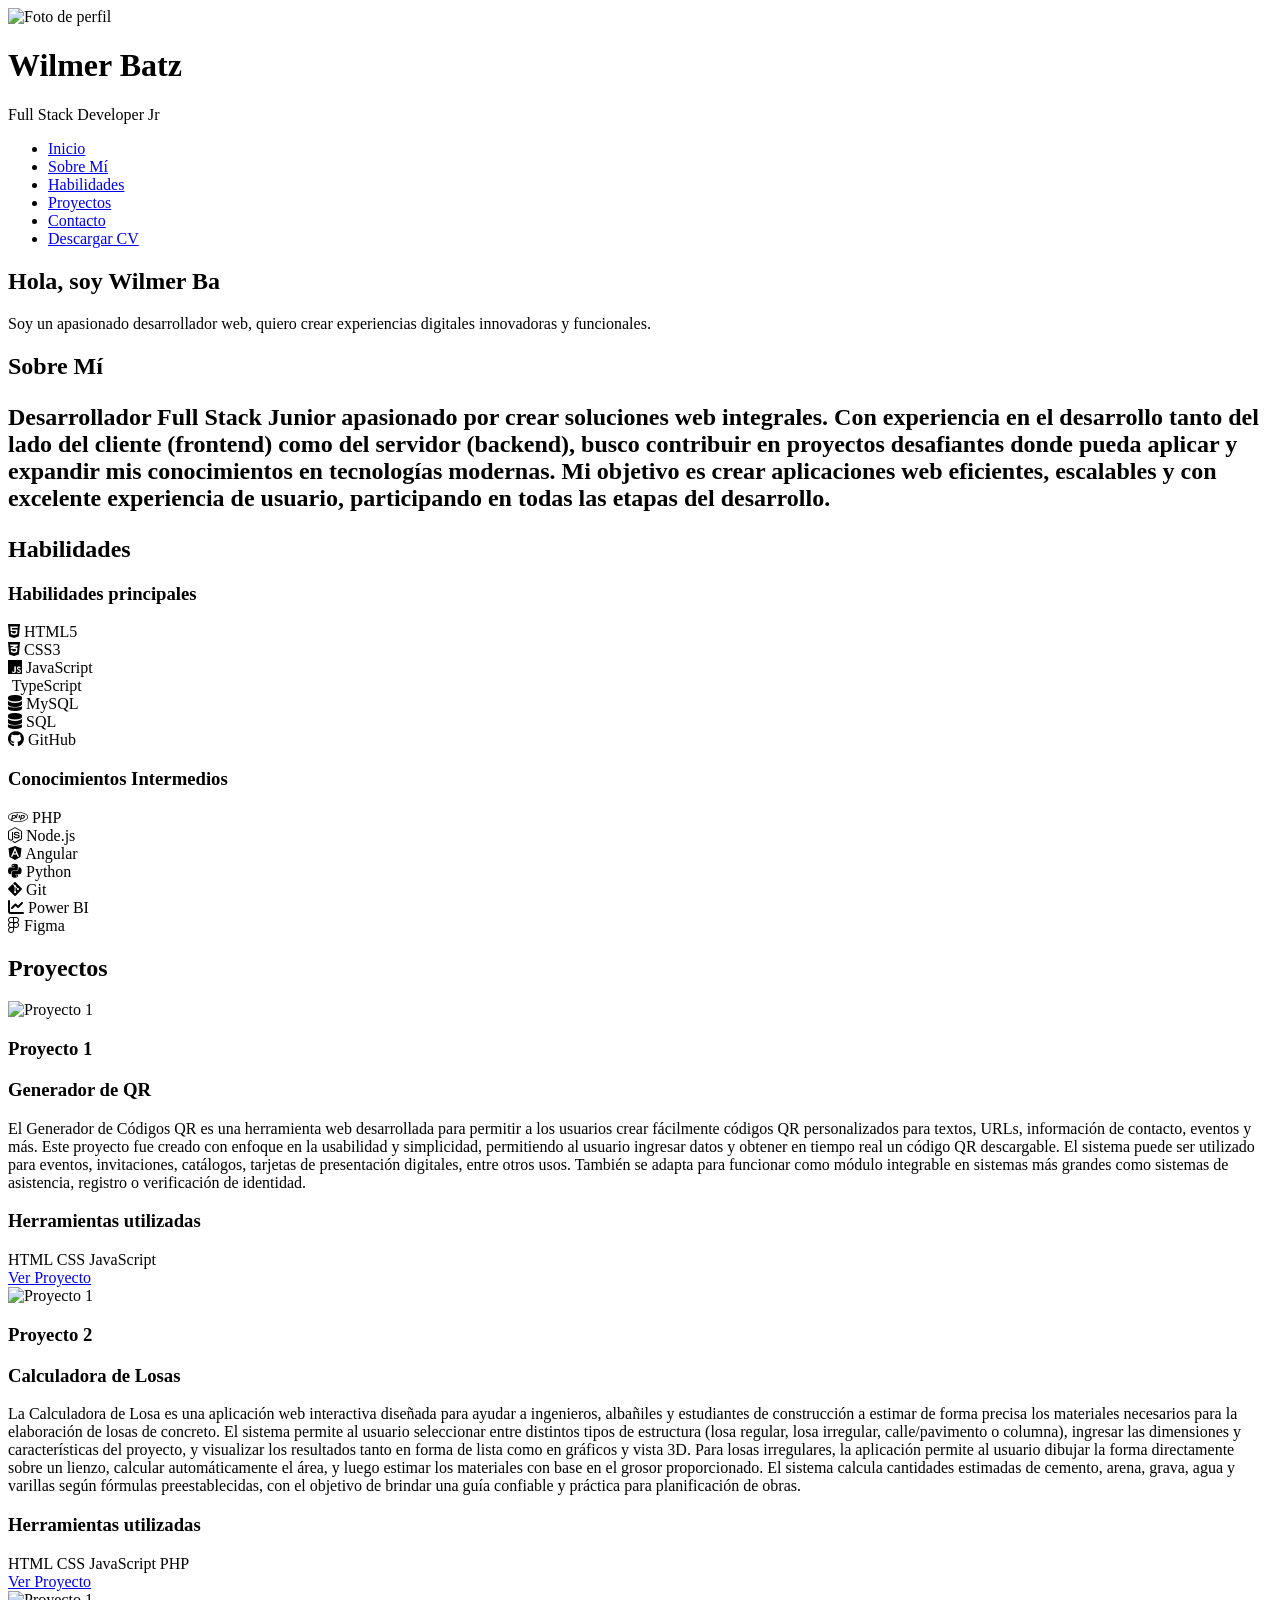
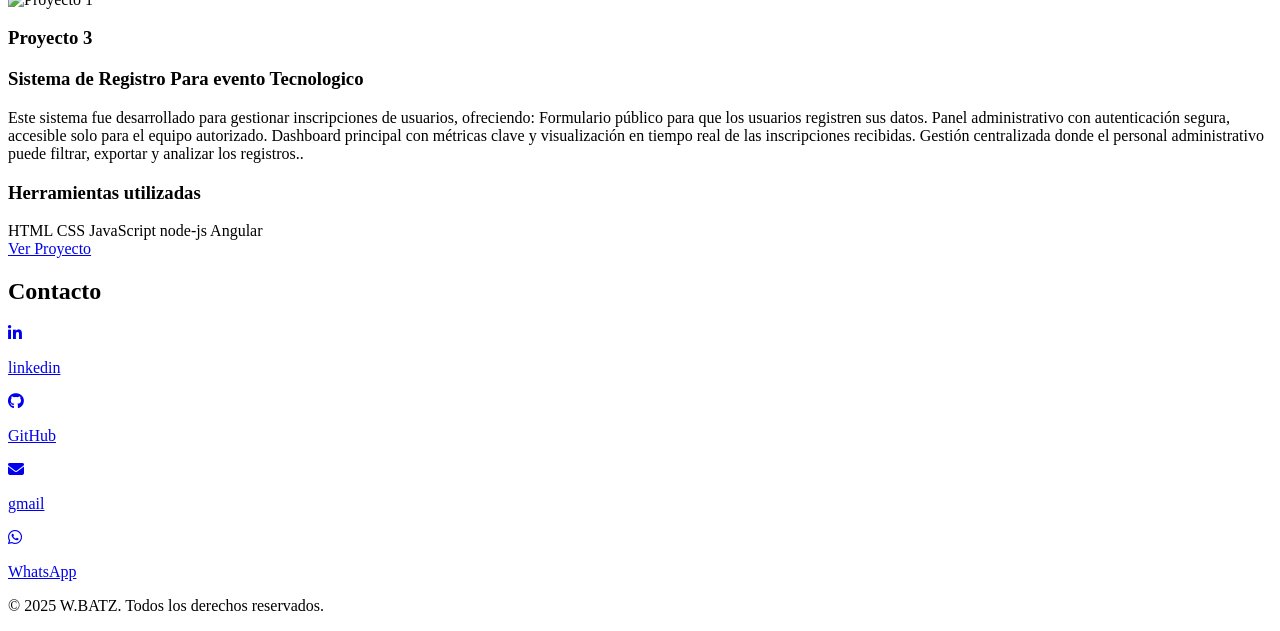
==== index.html @ 737920a3 "Carga de portafolio a nuevo repositorio" ====
<!DOCTYPE html>
<html lang="es">
<!DOCTYPE html>
<html lang="es">
<head>
    <meta charset="UTF-8">
    <meta name="viewport" content="width=device-width, initial-scale=1.0">
    <title>Portafolio W.ABC</title>
     <link rel="icon" type="image/x-icon" href="shark.png">
    <link rel="stylesheet" href="style.css">
    <link rel="stylesheet" href="https://cdnjs.cloudflare.com/ajax/libs/font-awesome/6.4.0/css/all.min.css">
    <link href="https://fonts.googleapis.com/css2?family=Poppins:wght@300;500;700&display=swap" rel="stylesheet">
</head>
<body>
    <header>
        <div class="header-container">
            <img src="fotoperfila.jpg" alt="Foto de perfil" class="foto-perfil floating">
            <div>
                <h1>Wilmer Batz</h1>
                <p>Full Stack Developer Jr</p>
            </div>
        </div>
        <nav> 
            <ul>
                <li><a href="#inicio">Inicio</a></li>
                <li><a href="#sobre-mi">Sobre Mí</a></li>
                <li><a href="#habilidades">Habilidades</a></li>
                <li><a href="#proyectos">Proyectos</a></li>
                <li><a href="#Contacto">Contacto</a></li>
                
                <li>
                    <a href="https://drive.google.com/file/d/1aDhDhViyeXeI6k5w2VryY2PxJSA5Sl3V/view?usp=sharing&force_download=1" 
                    class="download-cv"
                        target="_blank">
                            Descargar CV
                        </a>     
                </li>
            </ul>
        </nav>
    </header>

        <!-- APARTADO PARA PRECENTACION -->
    <section id="inicio" class="visible">
        <div class="content">
            <h2 id="typing-effect"></h2>
            <p>Soy un apasionado desarrollador web, quiero crear experiencias digitales innovadoras y funcionales.</p>
        </div>
    </section>


    <!-- APARTADO SOBRE MIO -->
    <section id="sobre-mi" class="section-animated">
        <h2 class="section-title">Sobre Mí</h2>
        <div class="content">
            <div class="content-inner">
                <h2><p>Desarrollador Full Stack Junior apasionado por crear soluciones web integrales. 
                    Con experiencia en el desarrollo tanto del lado del cliente (frontend) como del 
                    servidor (backend), busco contribuir en proyectos desafiantes donde pueda aplicar 
                    y expandir mis conocimientos en tecnologías modernas.

                    Mi objetivo es crear aplicaciones web eficientes, escalables y con excelente 
                    experiencia de usuario, participando en todas las etapas del desarrollo.
                </p></h2>
            
            </div>
        </div>
    </section>


        <!-- APARTADO PARA HABILIDADES -->
   <section id="habilidades" class="section-animated">
        <h2 class="section-title">Habilidades</h2>
        
        <div class="skills-container">
            <div class="skills-category">
                <h3>Habilidades principales</h3>
                <div class="blocks">
                    <!-- HTML -->
                    <div class="block" style="--bg: var(--gradient-html)">
                        <div class="block__item">
                            <i class="fab fa-html5"></i>
                            <span>HTML5</span>
                        </div>
                    </div>

                    <!-- CSS -->
                    <div class="block" style="--bg: var(--gradient-css)">
                        <div class="block__item">
                            <i class="fab fa-css3-alt"></i>
                            <span>CSS3</span>
                        </div>
                    </div>

                    <!-- JavaScript -->
                    <div class="block" style="--bg: var(--gradient-js)">
                        <div class="block__item">
                            <i class="fab fa-js"></i>
                            <span>JavaScript</span>
                        </div>
                    </div>

                    <!-- TypeScript -->
                    <div class="block" style="--bg: var(--gradient-ts)">
                        <div class="block__item">
                            <i class="fab fa-ts"></i>
                            <span>TypeScript</span>
                        </div>
                    </div>

                    <!-- MySQL -->
                    <div class="block" style="--bg: var(--gradient-mysql)">
                        <div class="block__item">
                            <i class="fas fa-database"></i>
                            <span>MySQL</span>
                        </div>
                    </div>

                    <!-- SQL -->
                    <div class="block" style="--bg: var(--gradient-sql)">
                            <div class="block__item">
                                <i class="fas fa-database"></i>
                                <span>SQL</span>
                            </div>
                        </div>

                        <!-- GitHub -->
                        <div class="block" style="--bg: var(--gradient-github)">
                            <div class="block__item">
                                <i class="fab fa-github"></i>
                                <span>GitHub</span>
                            </div>
                        </div>
                    </div>
                </div>

                <div class="skills-category">
                    <h3>Conocimientos Intermedios</h3>
                    <div class="blocks">
                        <!-- PHP -->
                        <div class="block" style="--bg: var(--gradient-php)">
                            <div class="block__item">
                                <i class="fab fa-php"></i>
                                <span>PHP</span>
                            </div>
                        </div>

                        <!-- Node.js -->
                        <div class="block" style="--bg: var(--gradient-node)">
                            <div class="block__item">
                                <i class="fab fa-node-js"></i>
                                <span>Node.js</span>
                            </div>
                        </div>

                        <!-- Angular -->
                        <div class="block" style="--bg: var(--gradient-angular)">
                            <div class="block__item">
                                <i class="fab fa-angular"></i>
                                <span>Angular</span>
                            </div>
                        </div>

                        <!-- Python -->
                        <div class="block" style="--bg: var(--gradient-python)">
                            <div class="block__python">
                                <i class="fab fa-python"></i>
                                <span>Python</span>
                            </div>
                        </div>

                        <!-- Git -->
                        <div class="block" style="--bg: var(--gradient-git)">
                            <div class="block__item">
                                <i class="fab fa-git-alt"></i>
                                <span>Git</span>
                            </div>
                        </div>

                        <!-- Power BI -->
                        <div class="block" style="--bg: var(--gradient-powerbi)">
                            <div class="block__item">
                                <i class="fas fa-chart-line"></i>
                                <span>Power BI</span>
                            </div>
                        </div>

                        <!-- Figma -->
                        <div class="block" style="--bg: var(--gradient-figma)">
                            <div class="block__item">
                                <i class="fa-brands fa-figma"></i>
                                <span>Figma</span>
                            </div>
                        </div>


                    </div>
                </div>
            </div>
    </section>

        <!-- APARTADO PARA PROYECTOS -->
    <section id="proyectos" class="section-animated">
        <h2 class="section-title">Proyectos</h2>
        <div class="proyectos-container">
            <div class="proyecto">
                <div class="proyecto-imagen">
                    <img src="GeneradordeQRS.jpg" alt="Proyecto 1">
                </div>
                <div class="proyecto-contenido">
                    <h3>Proyecto 1</h3>
                    <h3>Generador de QR</h3>
                    <p>El Generador de Códigos QR es una herramienta web desarrollada para permitir a los usuarios crear fácilmente códigos QR personalizados para textos, URLs, información de contacto, eventos y más. Este proyecto fue creado con enfoque en la usabilidad y simplicidad, permitiendo al usuario ingresar datos y obtener en tiempo real un código QR descargable.
                    El sistema puede ser utilizado para eventos, invitaciones, catálogos, tarjetas de presentación digitales, entre otros usos. También se adapta para funcionar como módulo integrable en sistemas más grandes como sistemas de asistencia, registro o verificación de identidad.
 </p>
                    <div class="proyecto-tecnologias">
                        <h3>Herramientas utilizadas</h3>
                        <span class="proyecto-tecnologia">HTML</span>
                        <span class="proyecto-tecnologia">CSS</span>
                        <span class="proyecto-tecnologia">JavaScript</span>
                    </div>
                    <a href="https://wilmer-abc.github.io/ProyectoQR/" class="btn" target="_blank">Ver Proyecto</a>
                </div>
            </div>

            <div class="proyecto">
                <div class="proyecto-imagen">
                    <img src="CalculadoradeLosas.jpg" alt="Proyecto 1">
                </div>
                <div class="proyecto-contenido">
                    <h3>Proyecto 2</h3>
                    <h3>Calculadora de Losas</h3>
                    <p>La Calculadora de Losa es una aplicación web interactiva diseñada para ayudar a ingenieros, albañiles y estudiantes de construcción a estimar de forma precisa los materiales necesarios para la elaboración de losas de concreto. El sistema permite al usuario seleccionar entre distintos tipos de estructura (losa regular, losa irregular, calle/pavimento o columna), ingresar las dimensiones y características del proyecto, y visualizar los resultados tanto en forma de lista como en gráficos y vista 3D.
                    Para losas irregulares, la aplicación permite al usuario dibujar la forma directamente sobre un lienzo, calcular automáticamente el área, y luego estimar los materiales con base en el grosor proporcionado. El sistema calcula cantidades estimadas de cemento, arena, grava, agua y varillas según fórmulas preestablecidas, con el objetivo de brindar una guía confiable y práctica para planificación de obras. </p>
                    <div class="proyecto-tecnologias"> 
                        <h3>Herramientas utilizadas</h3>
                        <span class="proyecto-tecnologia">HTML</span>
                        <span class="proyecto-tecnologia">CSS</span>
                        <span class="proyecto-tecnologia">JavaScript</span>
                        <span class="proyecto-tecnologia">PHP</span>
                    </div>
                    <a href="https://calculadoralosa.infinityfreeapp.com/?i=1" class="btn" target="_blank">Ver Proyecto</a>
                </div>
            </div>

            <div class="proyecto">
                <div class="proyecto-imagen">
                    <img src="simposio.jpg" alt="Proyecto 1">
                </div>
                <div class="proyecto-contenido">
                    <h3>Proyecto 3</h3>
                    <h3> Sistema de Registro Para evento Tecnologico</h3>
                    <p>Este sistema fue desarrollado para gestionar inscripciones de usuarios, ofreciendo:
                    Formulario público para que los usuarios registren sus datos.
                    Panel administrativo con autenticación segura, accesible solo para el equipo autorizado.
                    Dashboard principal con métricas clave y visualización en tiempo real de las inscripciones recibidas.
                    Gestión centralizada donde el personal administrativo puede filtrar, exportar y analizar los registros.. </p>
                    <div class="proyecto-tecnologias"> 
                        <h3>Herramientas utilizadas</h3>
                        <span class="proyecto-tecnologia">HTML</span>
                        <span class="proyecto-tecnologia">CSS</span>
                        <span class="proyecto-tecnologia">JavaScript</span>
                        <span class="proyecto-tecnologia">node-js</span>
                        <span class="proyecto-tecnologia">Angular</span>
                    </div>
                    <a href="https://drive.google.com/file/d/1jRbV2WTFQzT7VfXa8a6QcbEAhLWqy_Vu/view?usp=sharing" class="btn" target="_blank">Ver Proyecto</a>
            </div>
        </div>
    </section>


    <!-- APARTADO PARA CONTACTO -->
    <section id="Contacto" class="section-animated">
        <h2 class="section-title">Contacto</h2>
         <div class="redes-sociales">
            <a href="https://www.linkedin.com/in/admidael-batz-4b1461352" class="red-social" target="_blank">
                <i class="fab fa-linkedin-in"></i>
                <p>linkedin</p>
            </a>

            <a href="https://github.com/Wilmer-abc" class="red-social" target="_blank">
                <i class="fab fa-github"></i>
                <p>GitHub</p>
            </a>

            <a href="https://mail.google.com/mail/?view=cm&fs=1&to=admiadel23@gmail.com&su=Contacto%20desde%20portafolio&body=Hola%20Admidael,%20te%20contacto%20a%20través%20de%20tu%20portafolio" 
                target="_blank"
                class="red-social"
                title="Enviar correo a admiadel23@gmail.com">
                <i class="fas fa-envelope"></i>
                <p>gmail</p>
            </a>

            <a href="https://wa.me/50237389496" class="red-social" target="_blank">
                <i class="fab fa-whatsapp"></i>
                <p>WhatsApp</p>
            </a>
        </div>
    </section>

    <footer>
         <p>&copy; 2025 W.BATZ. Todos los derechos reservados.</p>
    </footer>

    <script src="script.js"></script>
</body>
</html>
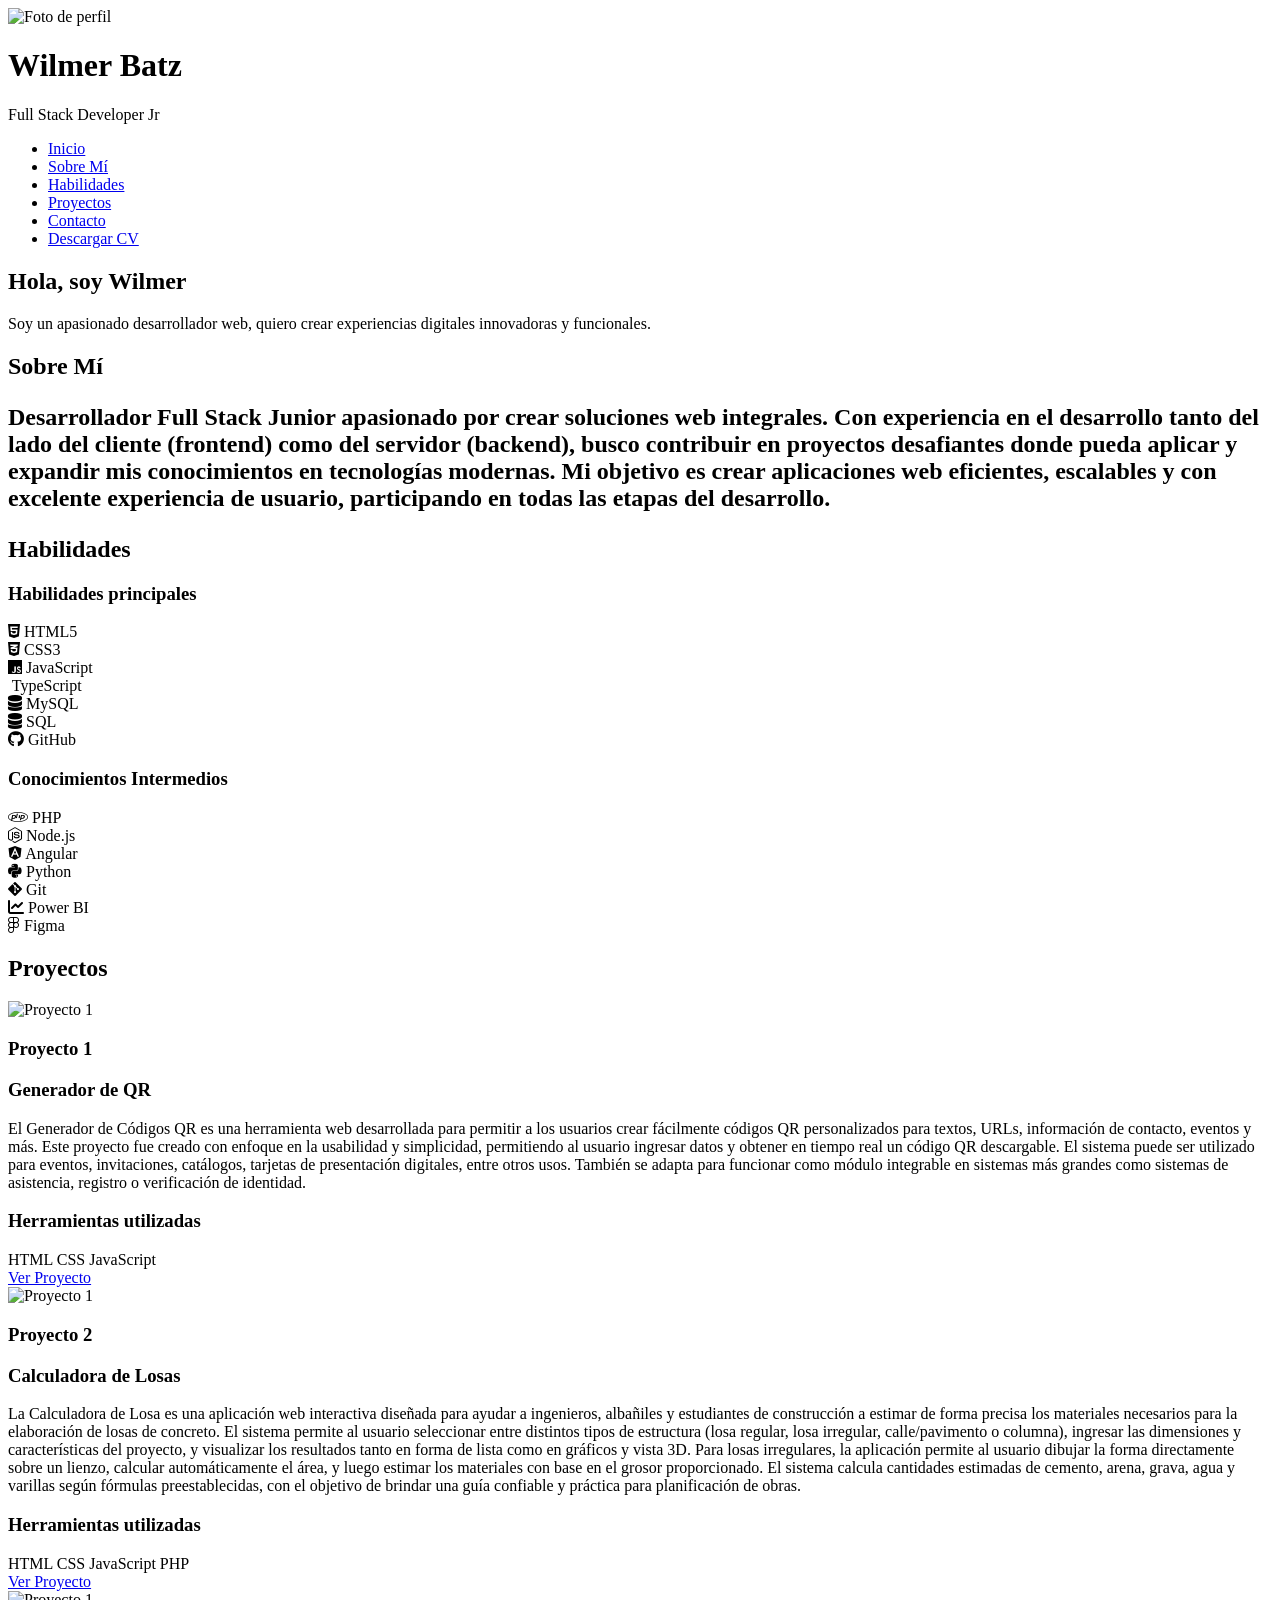
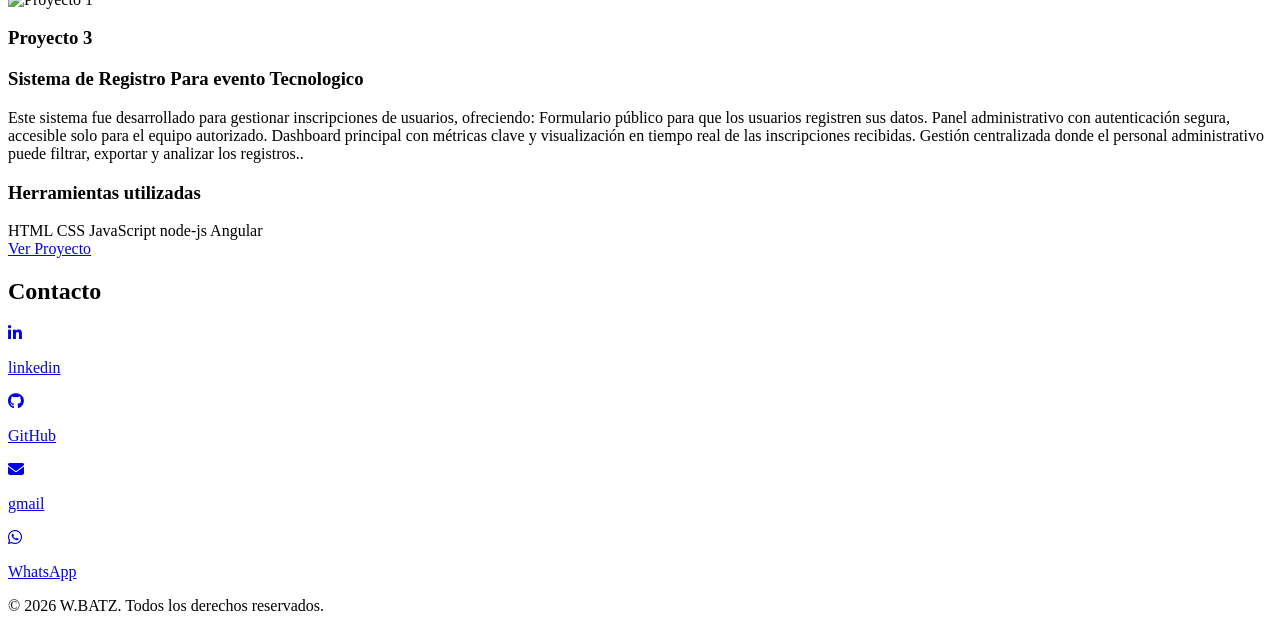
==== commit a54a2778: "actualizacion de pie de footer" ====
--- a/index.html
+++ b/index.html
@@ -298,7 +298,7 @@
     </section>
 
     <footer>
-         <p>&copy; 2025 W.BATZ. Todos los derechos reservados.</p>
+         <p>&copy; 2026 W.BATZ. Todos los derechos reservados.</p>
     </footer>
 
     <script src="script.js"></script>
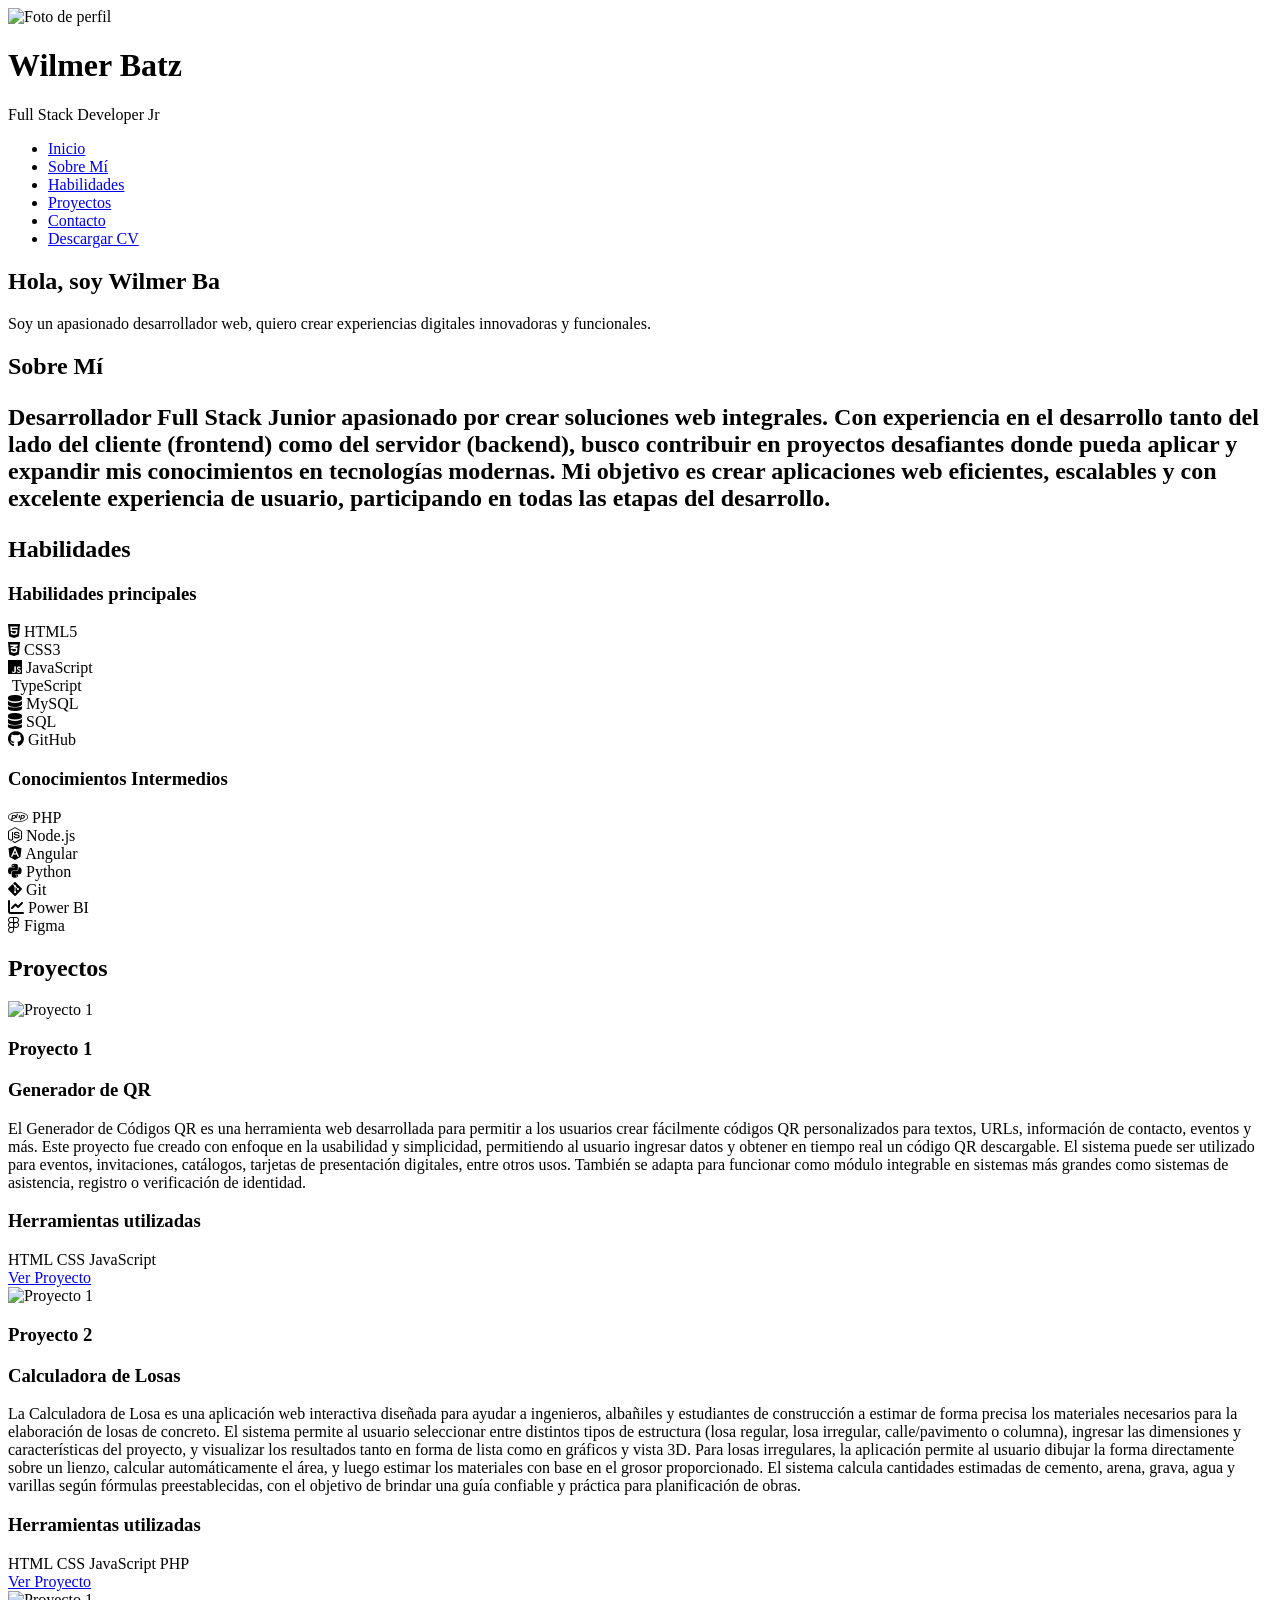
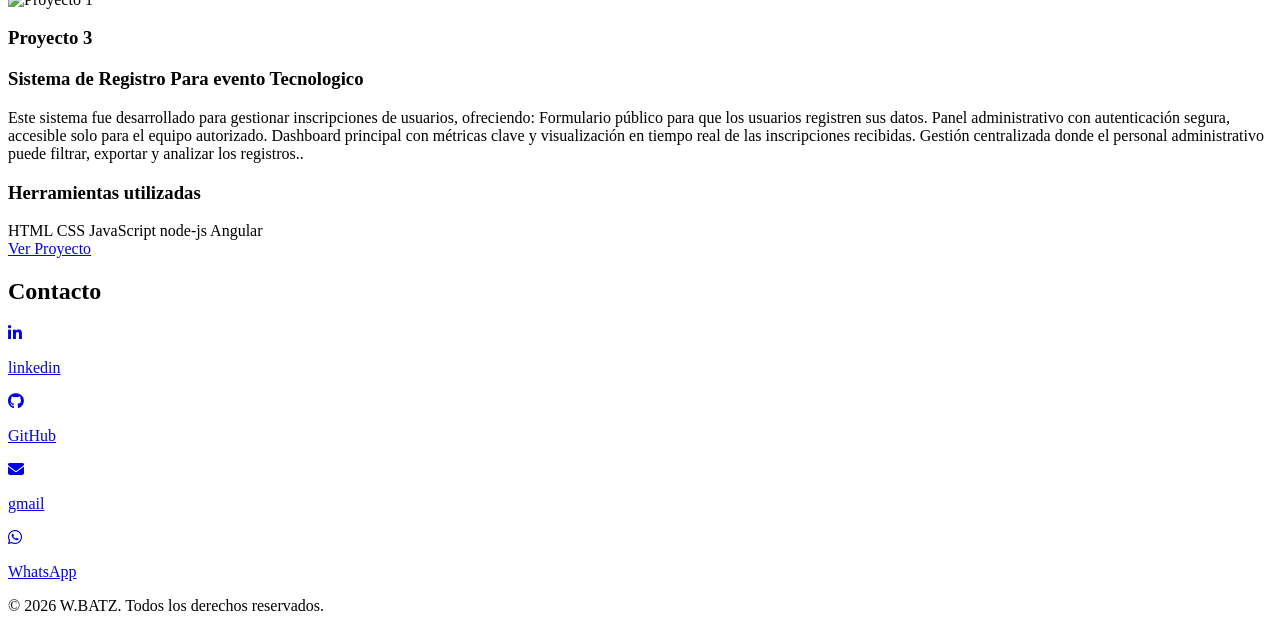
==== commit 4c287236: "mejora en la direcicon de linkedin" ====
--- a/index.html
+++ b/index.html
@@ -272,7 +272,7 @@
     <section id="Contacto" class="section-animated">
         <h2 class="section-title">Contacto</h2>
          <div class="redes-sociales">
-            <a href="https://www.linkedin.com/in/admidael-batz-4b1461352" class="red-social" target="_blank">
+            <a href="www.linkedin.com/in/wilmer-batz" class="red-social" target="_blank">
                 <i class="fab fa-linkedin-in"></i>
                 <p>linkedin</p>
             </a>
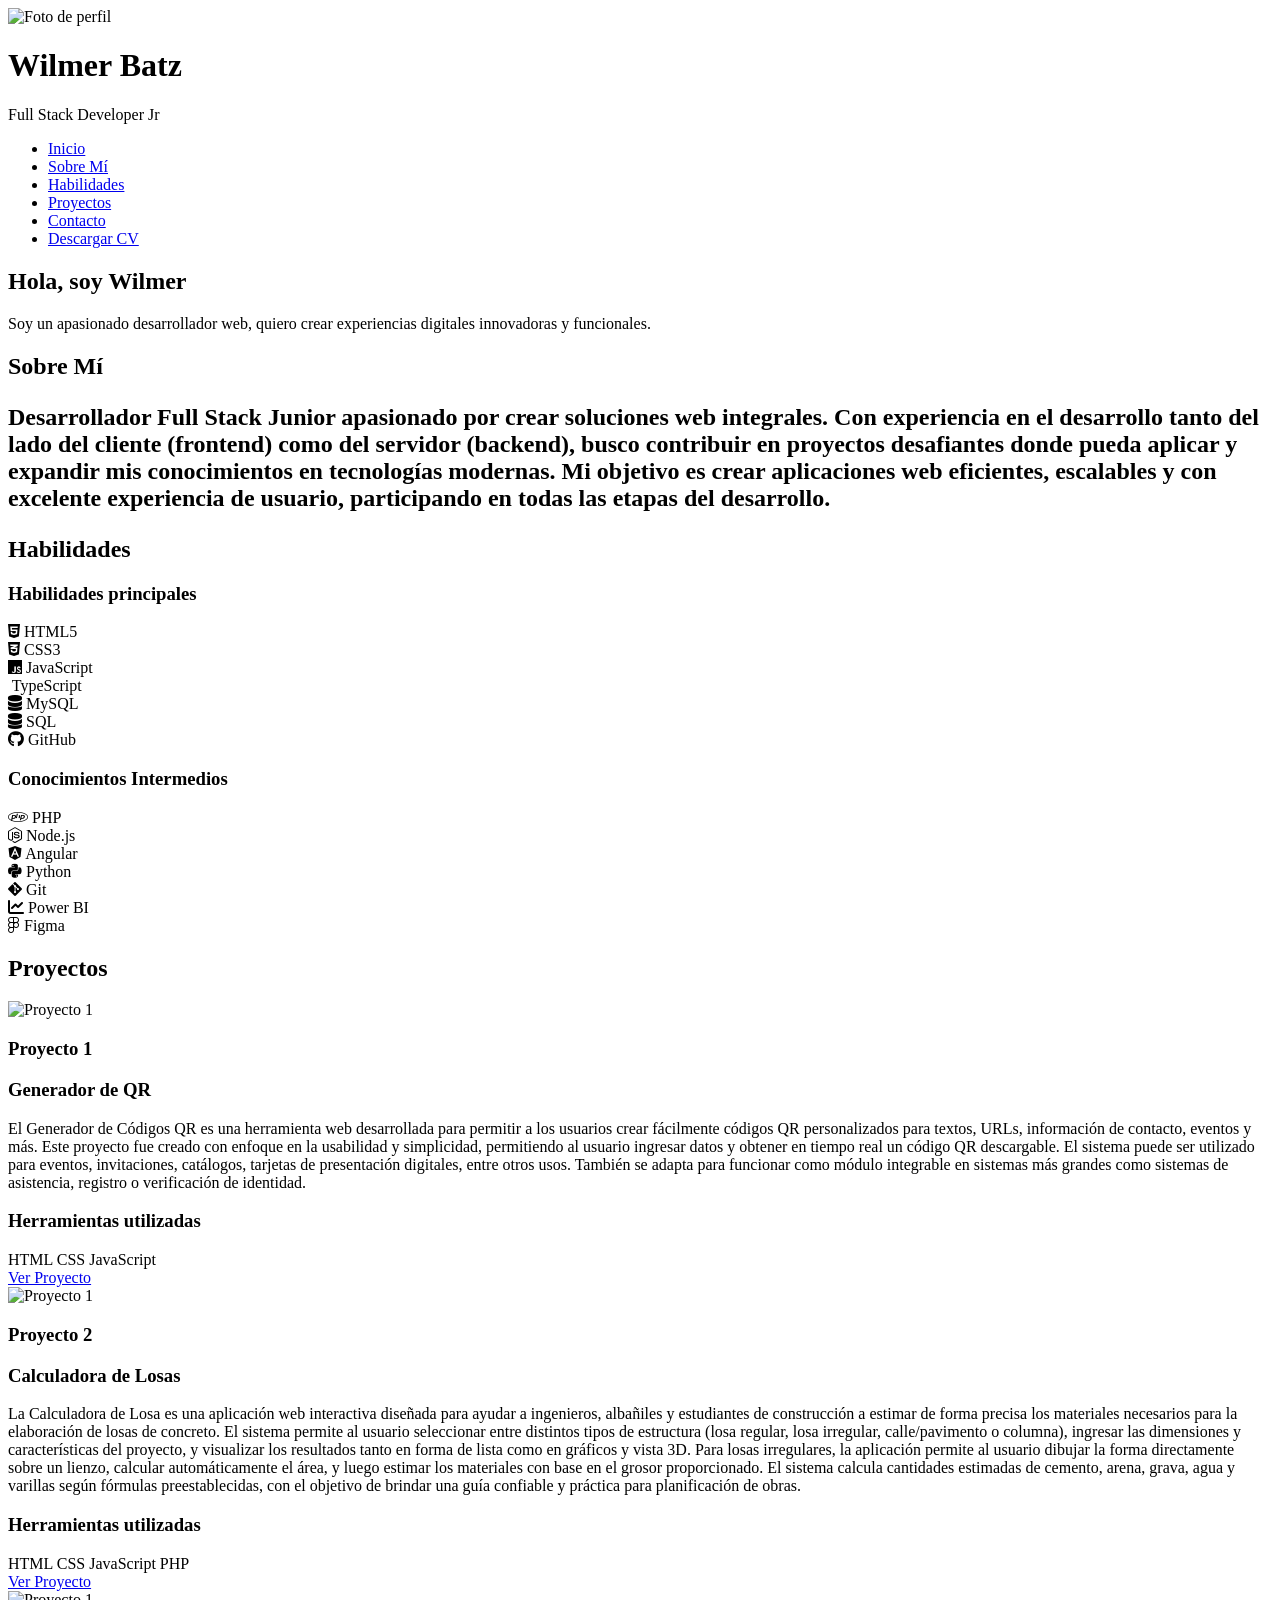
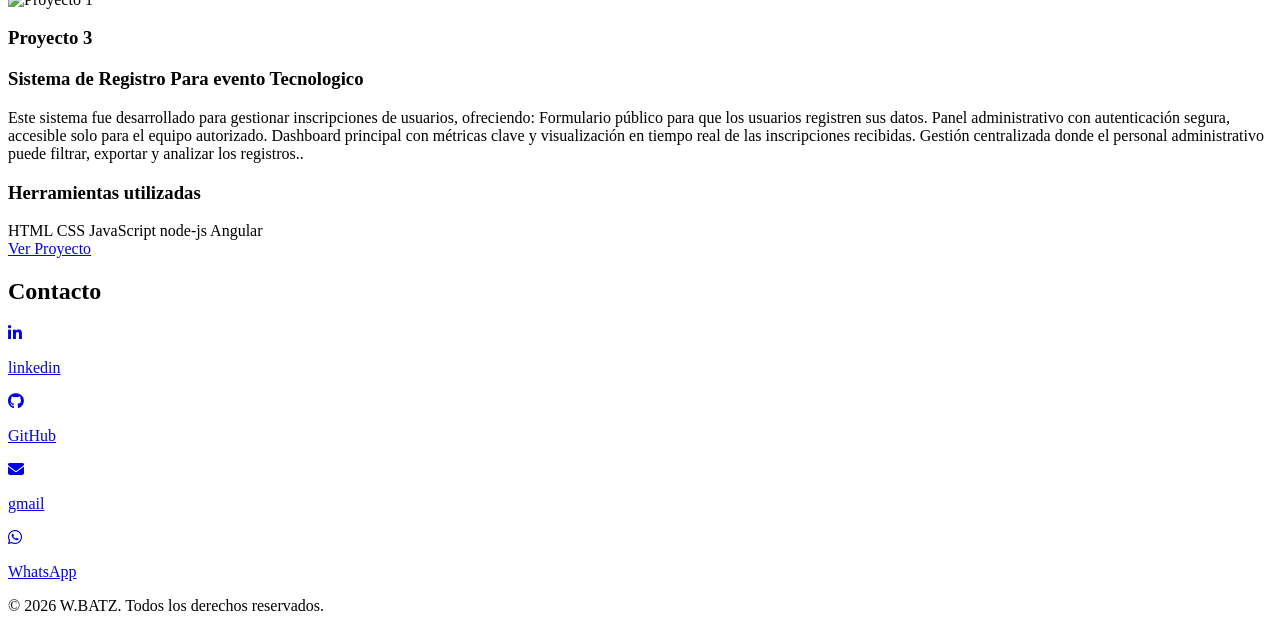
==== commit 46c5e42f: "cambio de fotografia de perfil" ====
--- a/index.html
+++ b/index.html
@@ -14,7 +14,7 @@
 <body>
     <header>
         <div class="header-container">
-            <img src="fotoperfila.jpg" alt="Foto de perfil" class="foto-perfil floating">
+            <img src="perfil.png" alt="Foto de perfil" class="foto-perfil floating">
             <div>
                 <h1>Wilmer Batz</h1>
                 <p>Full Stack Developer Jr</p>
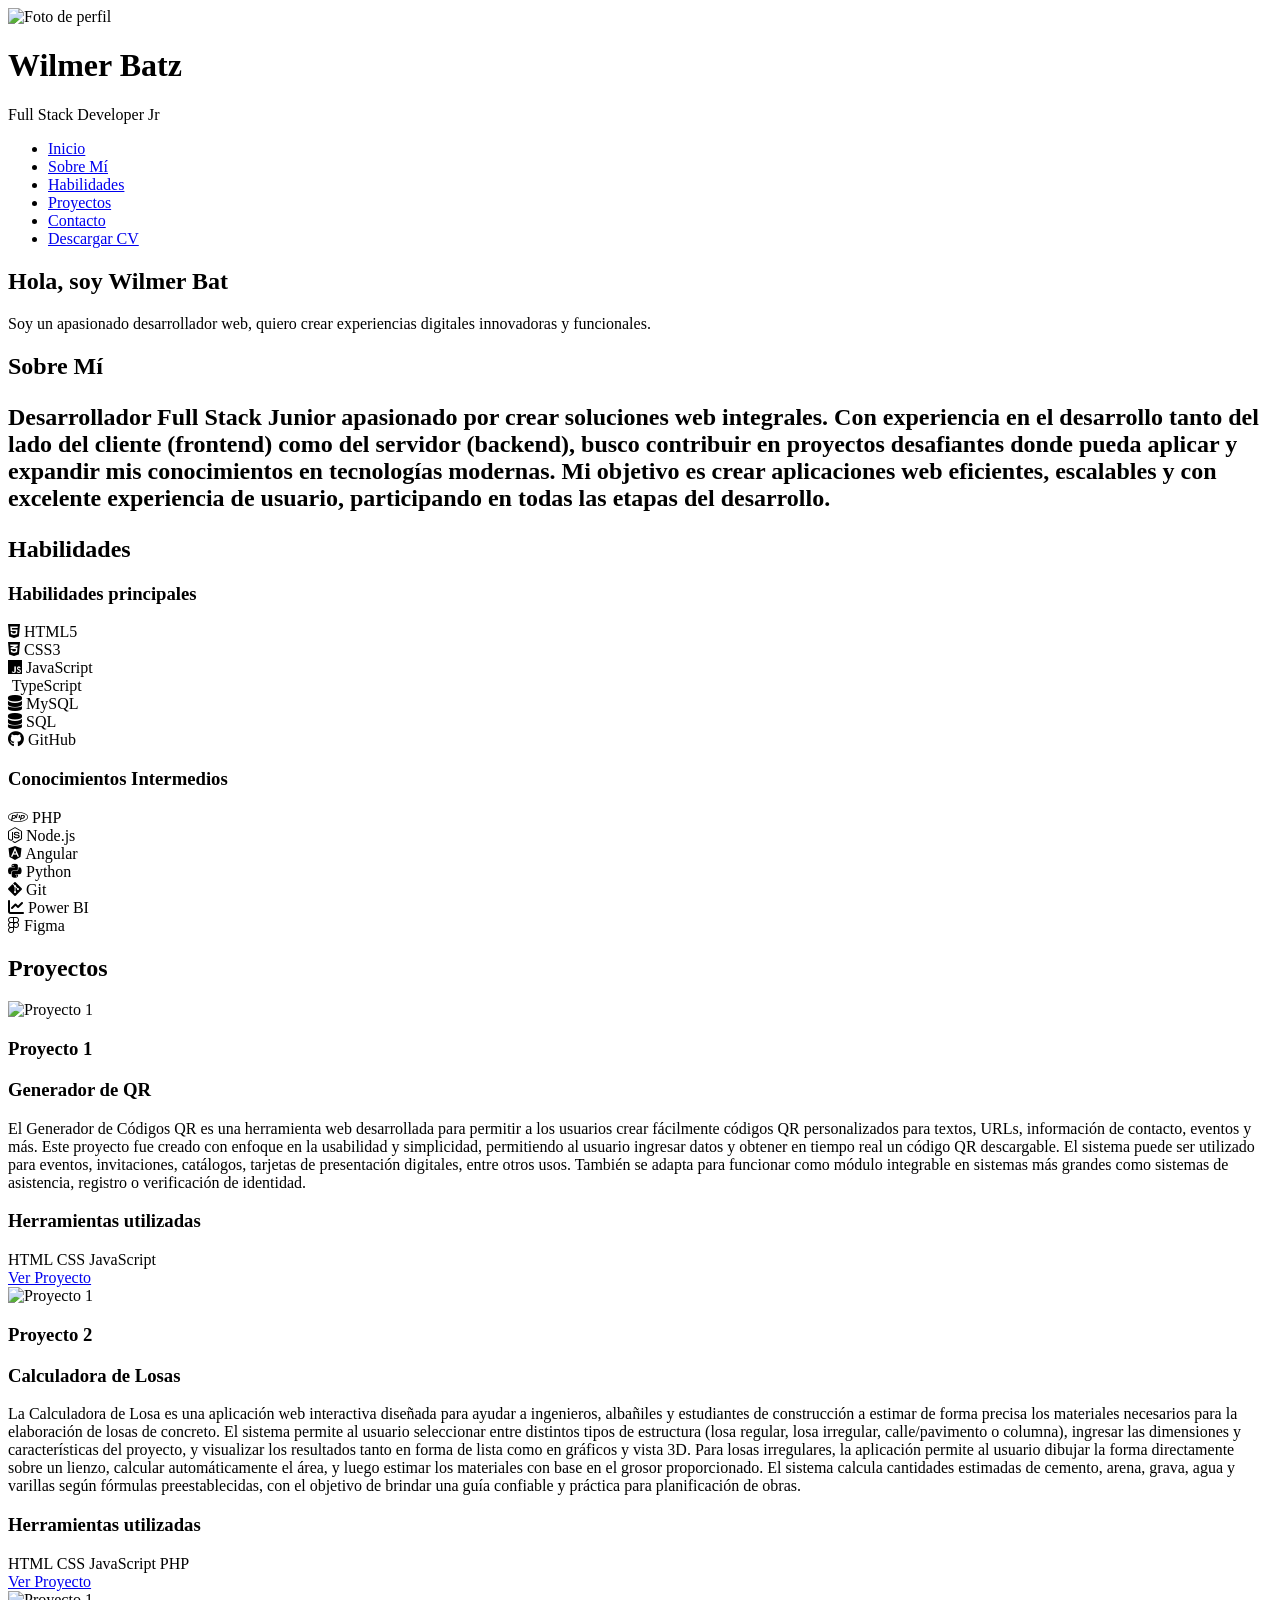
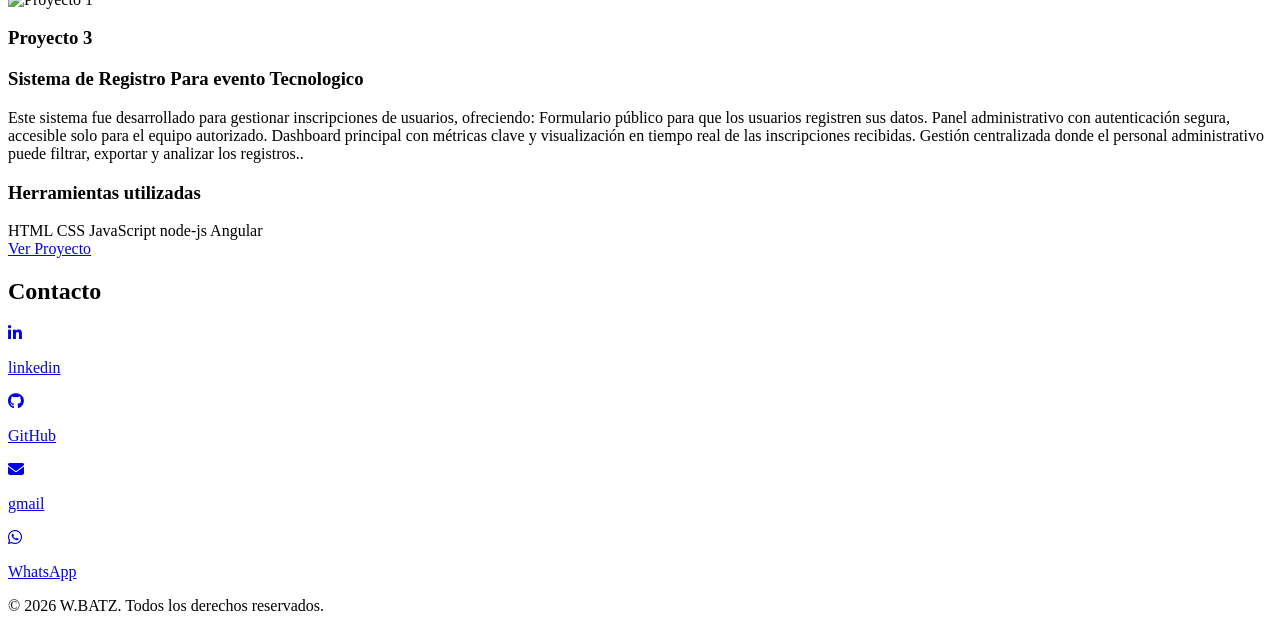
==== commit 3a98576a: "cambio de fotografia de perfil" ====
--- a/index.html
+++ b/index.html
@@ -14,7 +14,7 @@
 <body>
     <header>
         <div class="header-container">
-            <img src="perfil.png" alt="Foto de perfil" class="foto-perfil floating">
+            <img src="fotoperfila.png" alt="Foto de perfil" class="foto-perfil floating">
             <div>
                 <h1>Wilmer Batz</h1>
                 <p>Full Stack Developer Jr</p>
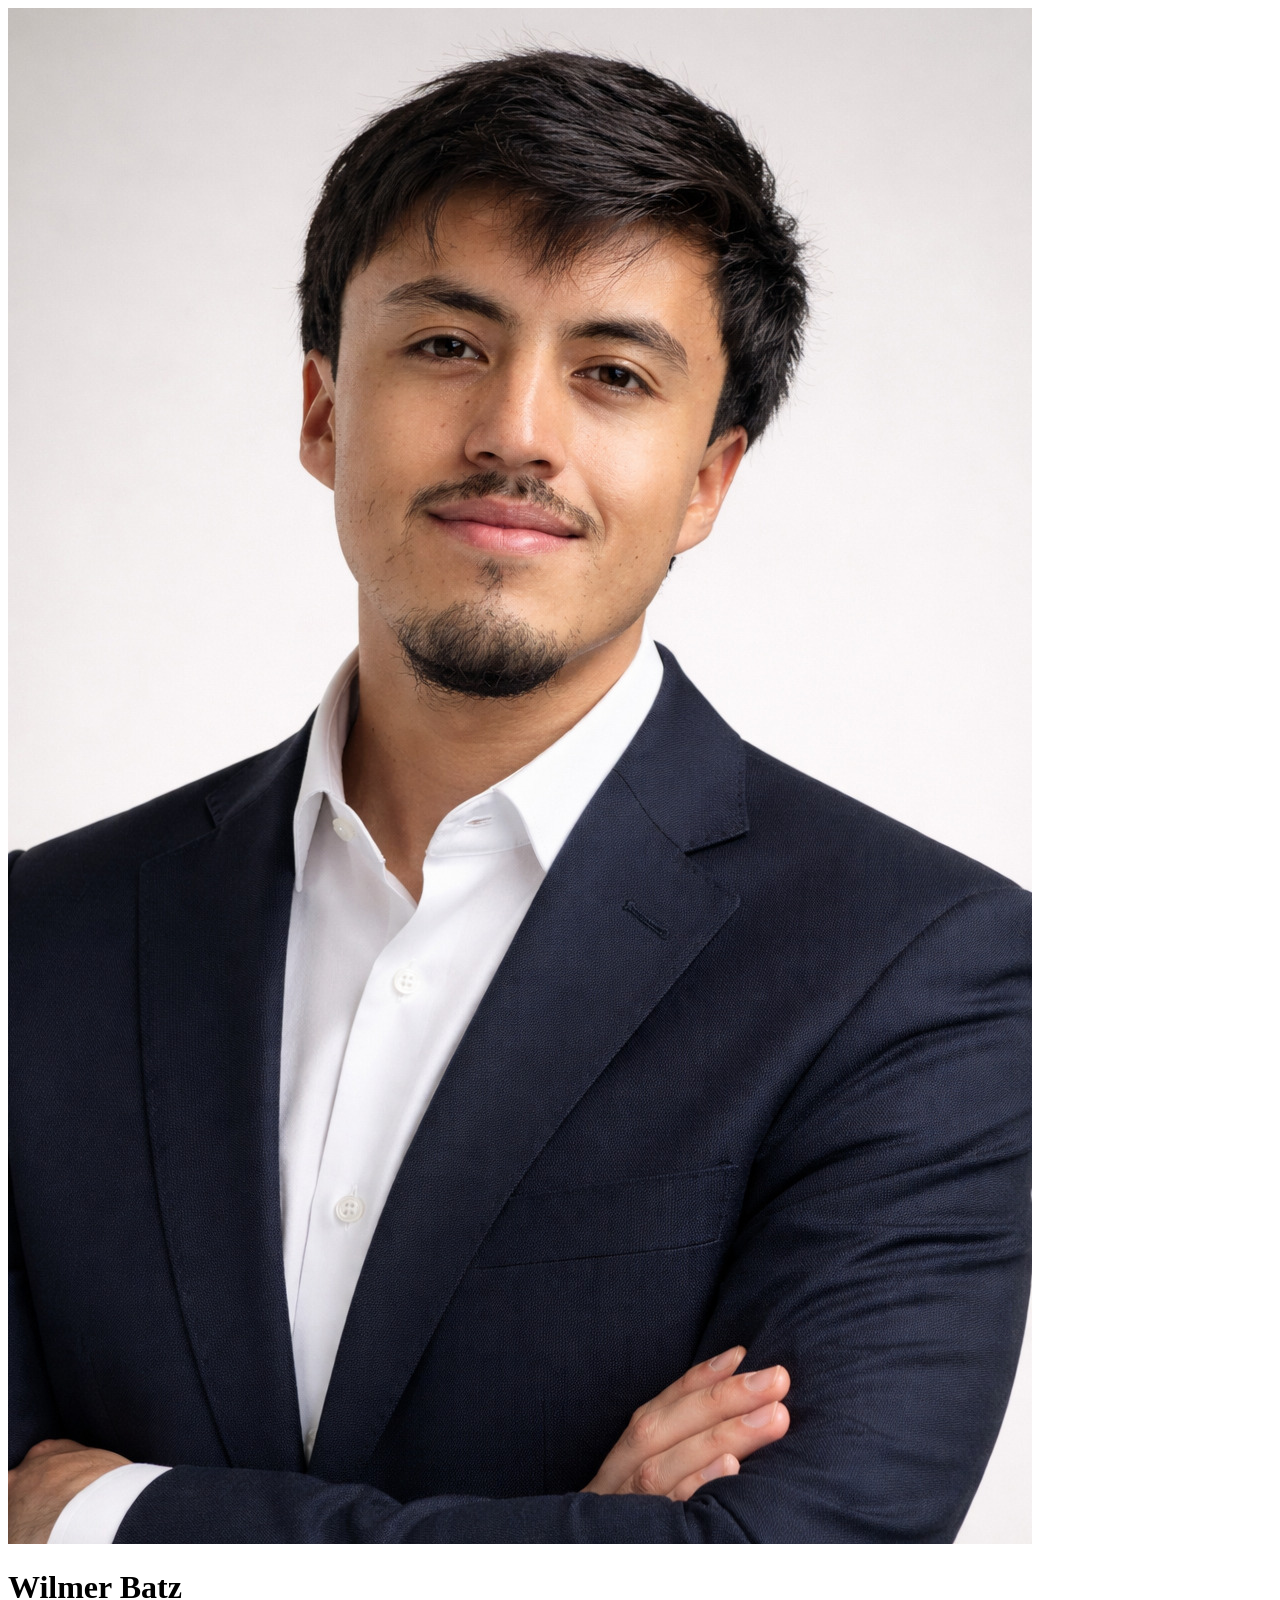
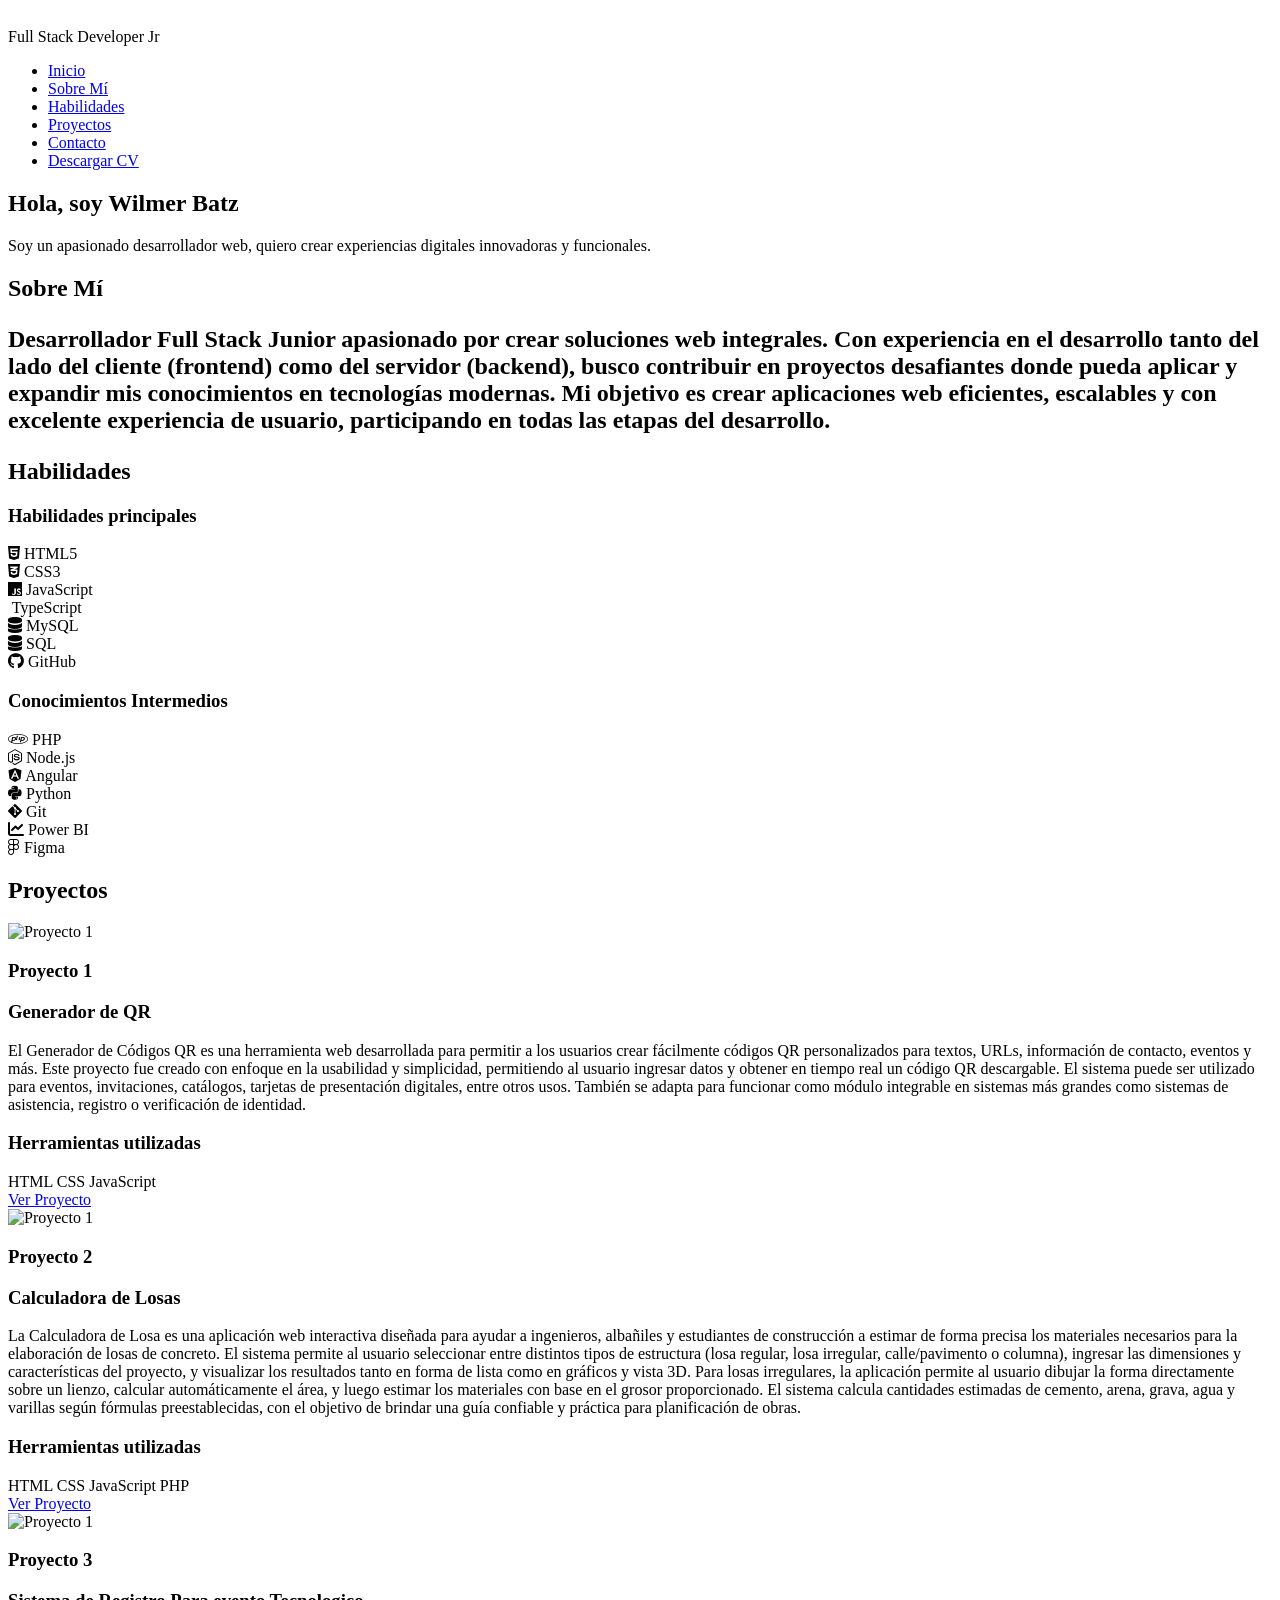
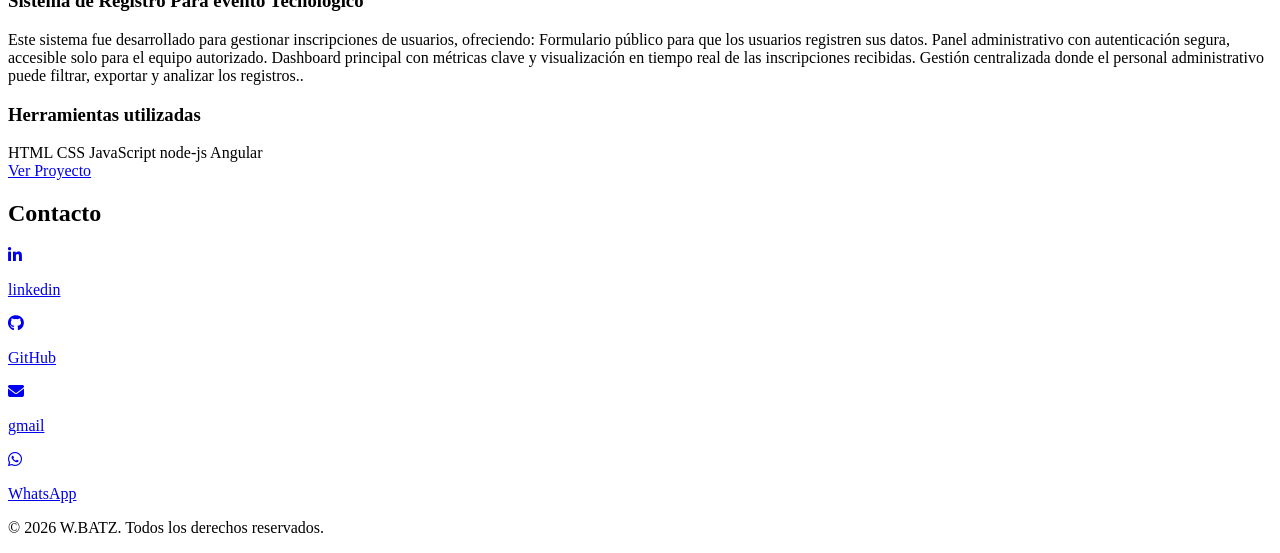
==== commit 8554bd86: "cambio de fotografia de perfil" ====
--- a/index.html
+++ b/index.html
@@ -14,7 +14,7 @@
 <body>
     <header>
         <div class="header-container">
-            <img src="fotoperfila.png" alt="Foto de perfil" class="foto-perfil floating">
+            <img src="fotoperfila.jpg" alt="Foto de perfil" class="foto-perfil floating">
             <div>
                 <h1>Wilmer Batz</h1>
                 <p>Full Stack Developer Jr</p>
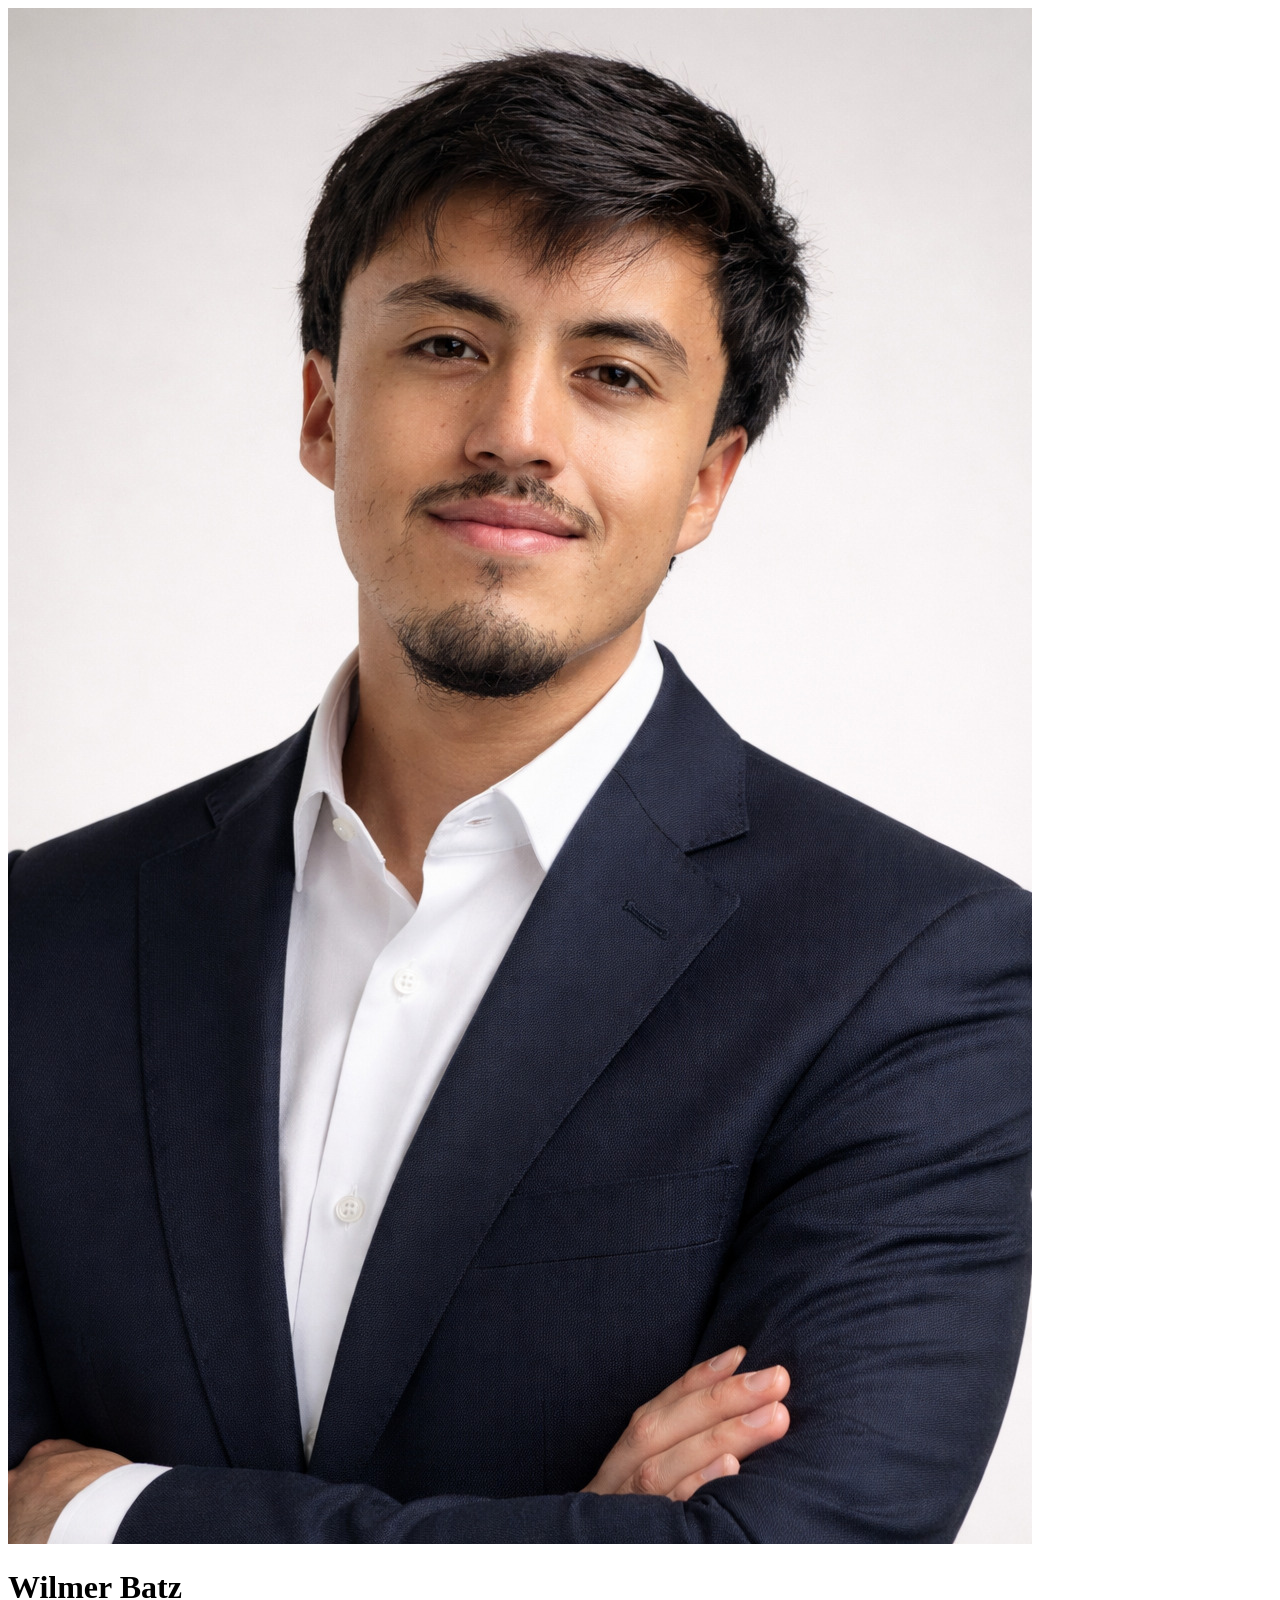
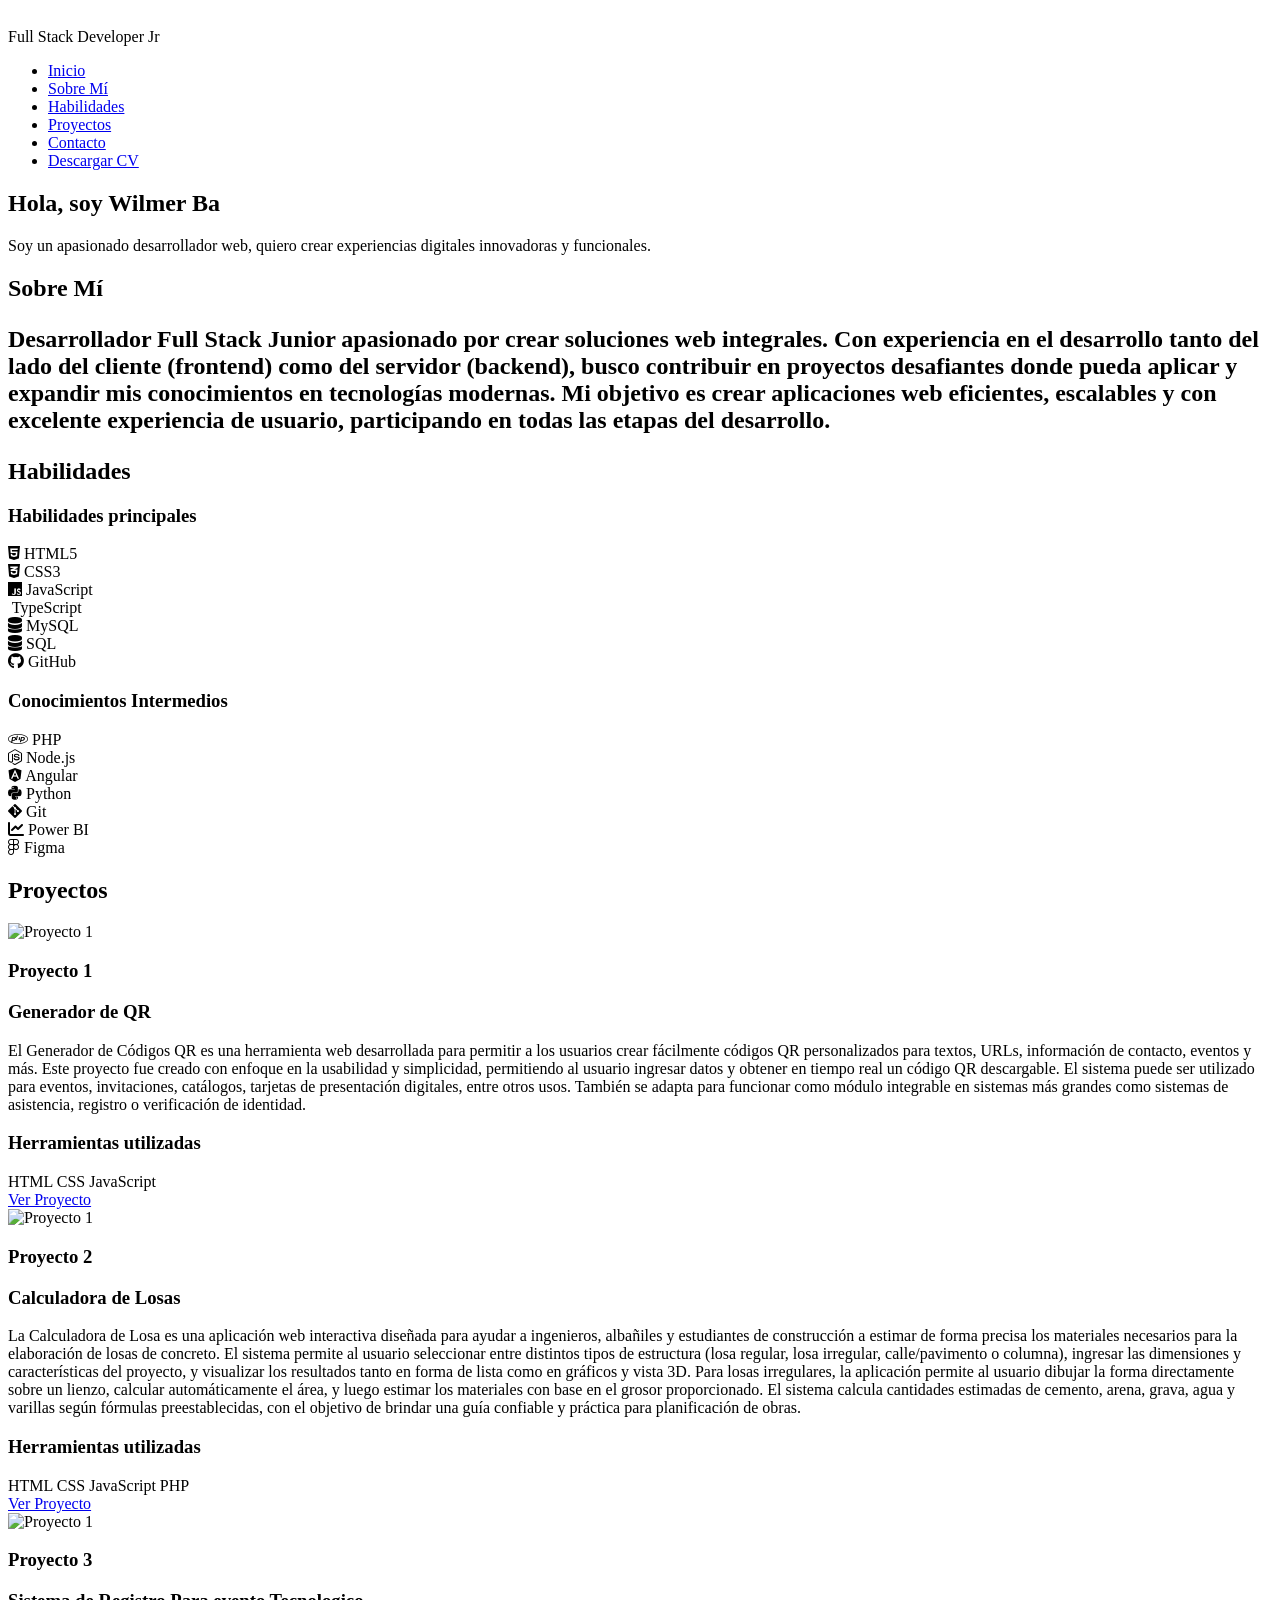
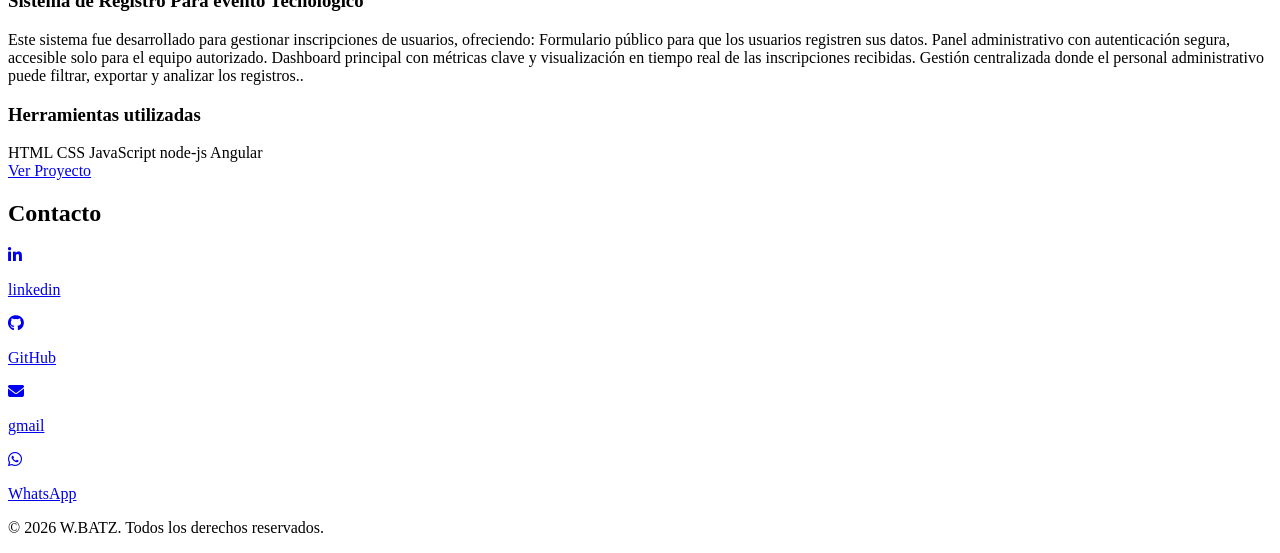
==== commit 86a7ec36: "actualizacion de cv" ====
--- a/index.html
+++ b/index.html
@@ -29,7 +29,7 @@
                 <li><a href="#Contacto">Contacto</a></li>
                 
                 <li>
-                    <a href="https://drive.google.com/file/d/1aDhDhViyeXeI6k5w2VryY2PxJSA5Sl3V/view?usp=sharing&force_download=1" 
+                    <a href="https://drive.google.com/file/d/1d8S70s_WTr9epWwX3bZSsH3gP-la0_eY/view?usp=sharing&force_download=1" 
                     class="download-cv"
                         target="_blank">
                             Descargar CV
@@ -272,7 +272,7 @@
     <section id="Contacto" class="section-animated">
         <h2 class="section-title">Contacto</h2>
          <div class="redes-sociales">
-            <a href="www.linkedin.com/in/wilmer-batz" class="red-social" target="_blank">
+            <a href="https://www.linkedin.com/in/wilmer-batz" class="red-social" target="_blank">
                 <i class="fab fa-linkedin-in"></i>
                 <p>linkedin</p>
             </a>
